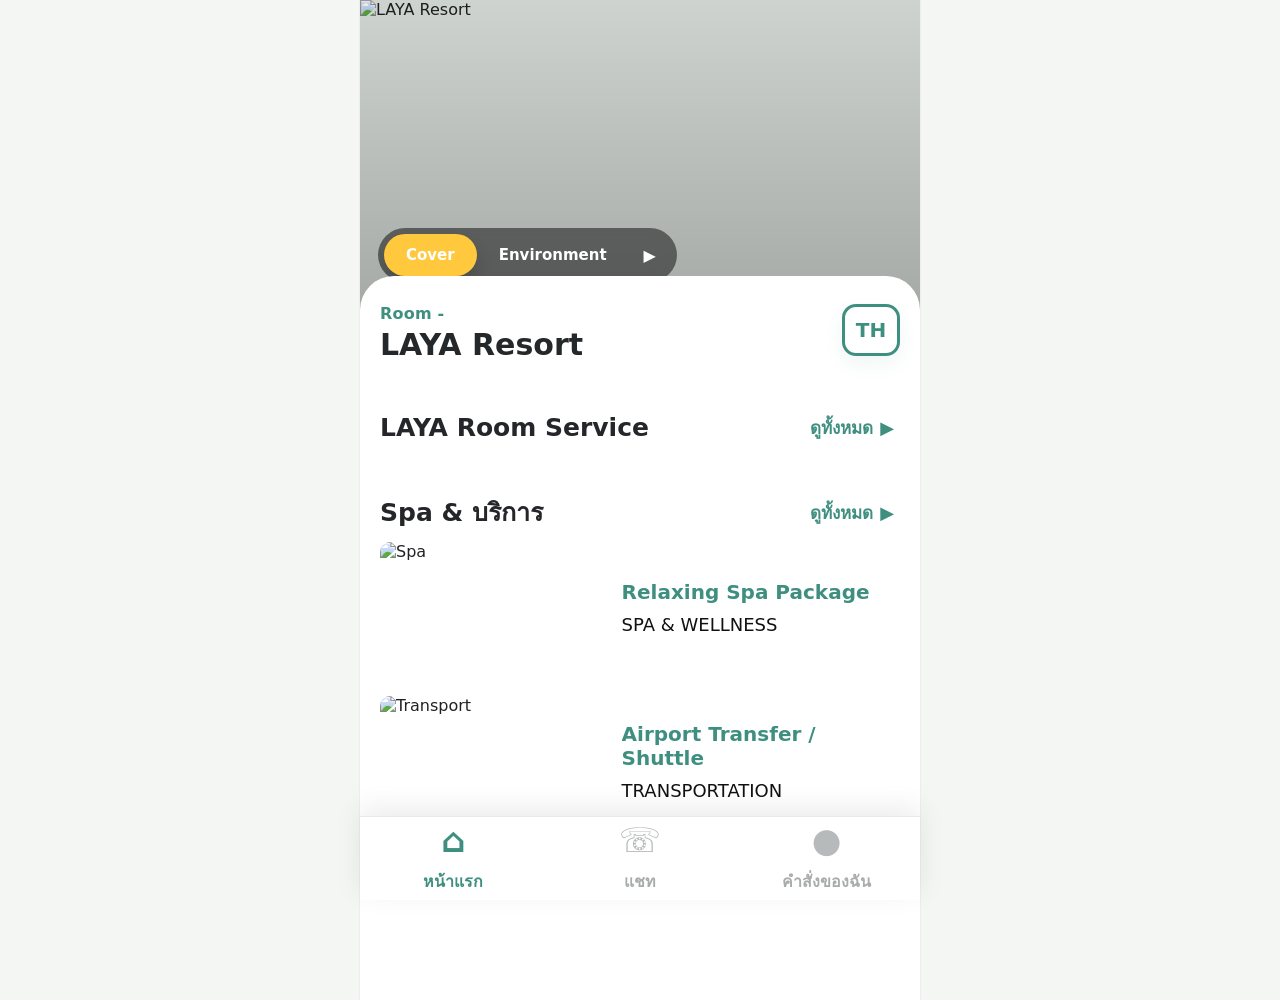
==== index.html @ c390a7d9 "Add files via upload" ====
<!doctype html>
<html lang="th">
<head>
  <meta charset="utf-8" />
  <meta name="viewport" content="width=device-width, initial-scale=1, viewport-fit=cover" />
  <meta name="theme-color" content="#3f8f81" />
  <title>LAYA Guest Service</title>
  <link rel="manifest" href="./manifest.webmanifest" />
  <link rel="stylesheet" href="./styles.css" />
</head>
<body class="guest-body">
  <div class="phone-app">
    <section class="guest-cover" aria-label="Hotel cover">
      <img id="coverImage" src="https://images.unsplash.com/photo-1582719508461-905c673771fd?q=80&w=1200&auto=format&fit=crop" alt="LAYA Resort" />
      <div class="cover-shade"></div>
      <div class="cover-tabs" aria-label="Cover tabs">
        <button class="cover-tab active">Cover</button>
        <button class="cover-tab">Environment</button>
        <button class="cover-next" aria-label="Next">▶</button>
      </div>
    </section>

    <main class="guest-sheet">
      <div class="guest-head">
        <div>
          <p class="room-kicker" id="roomPill">Room -</p>
          <h1 id="hotelName">LAYA Resort</h1>
        </div>
        <div class="head-actions">
          <span id="modePill" class="mode-pill hidden">Demo</span>
          <button id="langToggle" class="language-btn" aria-label="Language">TH</button>
        </div>
      </div>

      <div id="roomMissing" class="notice warn hidden guest-room-box">
        ไม่พบเลขห้องจาก QR Code กรุณาใส่เลขห้องเพื่อทดสอบระบบ
        <div class="guest-room-input">
          <input id="manualRoom" placeholder="เช่น A101" />
          <button class="primary" id="saveManualRoom">เริ่ม</button>
        </div>
      </div>

      <section id="homePage" class="app-page active" aria-label="Home">
        <div class="service-grid" id="serviceGrid"></div>

        <section class="menu-area" id="roomServiceArea">
          <div class="section-title-row">
            <h2>LAYA Room Service</h2>
            <button class="view-all" id="viewAllMenu">ดูทั้งหมด <span>▶</span></button>
          </div>
          <div class="category-strip" id="categoryStrip"></div>
          <div id="menuSections" class="menu-sections"></div>
        </section>

        <section class="promo-list">
          <div class="section-title-row">
            <h2>Spa & บริการ</h2>
            <button class="view-all" data-service-prefill="ขอข้อมูล Spa Promotion">ดูทั้งหมด <span>▶</span></button>
          </div>
          <article class="promo-row" data-service-prefill="สนใจโปรโมชันสปา กรุณาส่งรายละเอียดให้หน่อย">
            <img src="https://images.unsplash.com/photo-1544161515-4ab6ce6db874?q=80&w=600&auto=format&fit=crop" alt="Spa" />
            <div><h3>Relaxing Spa Package</h3><p>SPA & WELLNESS</p></div>
          </article>
          <article class="promo-row" data-service-prefill="ขอจองรถรับส่ง กรุณาติดต่อกลับที่ห้องนี้">
            <img src="https://images.unsplash.com/photo-1500530855697-b586d89ba3ee?q=80&w=600&auto=format&fit=crop" alt="Transport" />
            <div><h3>Airport Transfer / Shuttle</h3><p>TRANSPORTATION</p></div>
          </article>
        </section>
      </section>

      <section id="chatPage" class="app-page" aria-label="Chat">
        <div class="page-heading">
          <h2>แชทกับพนักงาน</h2>
          <p>สอบถามเมนู แจ้งแพ้อาหาร ขอแม่บ้าน หรือบริการอื่น ๆ ได้ที่นี่</p>
        </div>
        <div class="chat-card guest-chat-card">
          <div id="chatMessages" class="chat-messages"></div>
          <div class="quick-chat">
            <button data-quick="ขอเมนูแนะนำสำหรับวันนี้">เมนูแนะนำ</button>
            <button data-quick="ขอช้อนส้อมเพิ่ม">ช้อนส้อมเพิ่ม</button>
            <button data-quick="มีอาหารสำหรับเด็กไหม">อาหารเด็ก</button>
          </div>
          <div class="chat-send">
            <input id="chatInput" placeholder="พิมพ์ข้อความถึงพนักงาน..." />
            <button class="primary" id="sendChat">ส่ง</button>
          </div>
        </div>
      </section>

      <section id="ordersPage" class="app-page" aria-label="Orders">
        <div class="page-heading">
          <h2>คำสั่งของฉัน</h2>
          <p>ติดตามสถานะออเดอร์ล่าสุดของห้องนี้</p>
        </div>
        <div id="ordersList" class="guest-orders-list"></div>
      </section>
    </main>

    <button id="cartBar" class="cart-bar hidden" aria-label="Open cart">
      <span><strong id="cartCount">0</strong> รายการ</span>
      <span id="cartTotalBar">฿0</span>
      <span>ดูตะกร้า</span>
    </button>

    <nav class="bottom-nav" aria-label="Guest navigation">
      <button class="nav-item active" data-page="homePage"><span>⌂</span><small>หน้าแรก</small></button>
      <button class="nav-item" data-page="chatPage"><span>☏</span><small>แชท</small></button>
      <button class="nav-item" data-page="ordersPage"><span>●</span><small>คำสั่งของฉัน</small></button>
    </nav>
  </div>

  <div id="cartDrawer" class="drawer hidden" aria-hidden="true">
    <div class="drawer-backdrop" id="closeCartBackdrop"></div>
    <section class="drawer-panel" role="dialog" aria-modal="true" aria-label="Cart">
      <div class="drawer-handle"></div>
      <div class="drawer-head">
        <h2>ตะกร้าอาหาร</h2>
        <button id="closeCart" class="icon-btn">✕</button>
      </div>
      <div id="cartItems" class="cart-items"></div>
      <div class="field"><label>ชื่อผู้สั่ง / Guest name</label><input id="guestName" placeholder="ไม่บังคับ" /></div>
      <div class="field"><label>หมายเหตุ</label><textarea id="orderNote" placeholder="เช่น ไม่เผ็ด / ขอช้อนเพิ่ม / แพ้อาหาร..."></textarea></div>
      <div class="drawer-total"><span>รวมทั้งหมด</span><strong id="cartTotal">฿0</strong></div>
      <button class="primary place-order-btn" id="placeOrder">ส่งออเดอร์</button>
      <div id="orderResult" style="margin-top:12px"></div>
    </section>
  </div>

  <div id="allMenuDrawer" class="drawer hidden" aria-hidden="true">
    <div class="drawer-backdrop" id="closeAllMenuBackdrop"></div>
    <section class="drawer-panel drawer-panel-tall" role="dialog" aria-modal="true" aria-label="All menu">
      <div class="drawer-handle"></div>
      <div class="drawer-head">
        <h2 id="allMenuTitle">เมนูทั้งหมด</h2>
        <button id="closeAllMenu" class="icon-btn">✕</button>
      </div>
      <div id="allMenuList" class="all-menu-list"></div>
    </section>
  </div>

  <div id="toast" class="toast hidden"></div>

  <script type="module" src="./customer.js"></script>
</body>
</html>
---- styles.css ----
:root{
  --bg:#f5f5f2;
  --card:#ffffff;
  --text:#202124;
  --muted:#8a8f91;
  --line:#e6ebe8;
  --brand:#3f8f81;
  --brand-dark:#2f776b;
  --brand-soft:#e7f4f1;
  --accent:#ffc83d;
  --orange:#f47b45;
  --ok:#177245;
  --warn:#b56b00;
  --bad:#b73939;
  --shadow:0 14px 34px rgba(13,47,43,.12);
  --radius:22px;
}
*{box-sizing:border-box}
html,body{margin:0;padding:0;font-family:Inter,system-ui,-apple-system,BlinkMacSystemFont,"Segoe UI",sans-serif;background:var(--bg);color:var(--text)}
body{min-height:100vh}
a{color:inherit;text-decoration:none}
button,input,select,textarea{font:inherit}
button{cursor:pointer;border:0;background:none;color:inherit}
img{max-width:100%}
.hidden{display:none!important}

/* ===== Guest mobile app ===== */
.guest-body{background:#f4f6f3;padding:0;overflow-x:hidden}
.phone-app{width:min(100%,560px);margin:0 auto;background:#fff;min-height:100vh;position:relative;padding-bottom:104px;box-shadow:0 0 0 1px rgba(0,0,0,.03)}
.guest-cover{height:310px;position:relative;overflow:hidden;background:#dfe5e1}
.guest-cover img{width:100%;height:100%;object-fit:cover;display:block}
.cover-shade{position:absolute;inset:0;background:linear-gradient(180deg,rgba(0,0,0,.08),rgba(0,0,0,.26))}
.cover-tabs{position:absolute;left:18px;right:18px;bottom:28px;display:flex;align-items:center;width:max-content;max-width:calc(100% - 36px);background:rgba(0,0,0,.48);border-radius:999px;padding:6px;backdrop-filter:blur(10px);overflow:hidden}
.cover-tab{padding:12px 22px;border-radius:999px;color:#fff;font-weight:900;white-space:nowrap;font-size:15px}
.cover-tab.active{background:var(--accent);color:#fff;box-shadow:0 10px 20px rgba(0,0,0,.18)}
.cover-next{width:42px;height:42px;border-radius:999px;color:#fff;display:grid;place-items:center;font-size:16px}
.guest-sheet{position:relative;margin-top:-34px;background:#fff;border-radius:34px 34px 0 0;padding:28px 20px 24px;z-index:2;min-height:620px}
.guest-head{display:flex;justify-content:space-between;align-items:flex-start;gap:12px;margin-bottom:22px}
.room-kicker{margin:0 0 6px;color:var(--brand);font-weight:900;letter-spacing:.2px}
.guest-head h1{margin:0;font-size:30px;line-height:1.05;font-weight:900;color:#25282a}
.head-actions{display:flex;gap:8px;align-items:center}
.language-btn{min-width:58px;height:52px;border:3px solid var(--brand);border-radius:14px;color:var(--brand);font-weight:900;font-size:20px;background:#fff;box-shadow:0 8px 18px rgba(63,143,129,.08)}
.mode-pill{background:#fff;border:1px solid var(--line);border-radius:999px;padding:8px 12px;color:var(--muted);font-size:13px;white-space:nowrap}
.mode-pill.demo{color:var(--warn);border-color:#f0c783;background:#fff8e8}
.guest-room-box{margin-bottom:18px}.guest-room-input{display:grid;grid-template-columns:1fr auto;gap:8px;margin-top:10px}.guest-room-input input{border:1px solid var(--line);border-radius:14px;padding:12px;outline:none}
.app-page{display:none}.app-page.active{display:block}
.service-grid{display:grid;grid-template-columns:repeat(4,1fr);gap:22px 14px;margin:4px 0 30px}
.service-btn{display:grid;place-items:center;text-align:center;gap:8px;color:#2a2d2e;min-width:0}
.service-icon{width:58px;height:58px;display:grid;place-items:center;color:var(--brand);font-size:42px;line-height:1;background:#fff;border-radius:18px}
.service-btn small{font-size:16px;line-height:1.28;display:-webkit-box;-webkit-line-clamp:2;-webkit-box-orient:vertical;overflow:hidden;width:100%}
.service-btn.hot small:before{content:'🔥 ';font-size:17px}
.section-title-row{display:flex;align-items:center;justify-content:space-between;gap:12px;margin:8px 0 14px}
.section-title-row h2{font-size:25px;line-height:1.18;margin:0;font-weight:900;color:#242629}
.view-all{display:flex;align-items:center;gap:7px;white-space:nowrap;color:var(--brand);font-size:17px;font-weight:800}
.view-all span{font-size:18px}.category-strip{display:flex;gap:9px;overflow:auto;padding:0 0 14px;margin:0 -20px 4px;padding-left:20px;scrollbar-width:none}.category-strip::-webkit-scrollbar{display:none}
.category-chip{white-space:nowrap;background:#84a6ff;color:#fff;border-radius:999px;padding:8px 14px;font-weight:800;font-size:14px;box-shadow:0 5px 12px rgba(43,80,177,.12)}
.category-chip.active{background:var(--brand);box-shadow:0 8px 18px rgba(63,143,129,.2)}
.menu-sections{display:grid;gap:22px}.menu-category-section{min-width:0}.menu-category-head{display:flex;align-items:center;justify-content:space-between;margin:0 0 8px}.menu-category-head h3{margin:0;font-size:20px;color:#2c302f}.horizontal-products{display:flex;gap:14px;overflow-x:auto;scroll-snap-type:x mandatory;margin:0 -20px;padding:0 20px 12px;scrollbar-color:#b6b8b8 transparent;scrollbar-width:thin}.product-card{min-width:184px;max-width:184px;background:#fff;border-radius:16px;overflow:hidden;scroll-snap-align:start;box-shadow:0 5px 16px rgba(12,37,35,.10);position:relative}.product-card img{height:128px;width:100%;object-fit:cover;background:#e9ecea;display:block}.product-body{background:var(--brand);color:#fff;min-height:104px;padding:14px 42px 14px 14px;position:relative}.product-body h4{margin:0 0 7px;font-size:18px;line-height:1.22;font-weight:900;display:-webkit-box;-webkit-line-clamp:2;-webkit-box-orient:vertical;overflow:hidden}.product-tags{font-size:14px;margin-bottom:3px;color:#ffdf59;white-space:nowrap;overflow:hidden;text-overflow:ellipsis}.product-price{color:var(--accent);font-size:24px;font-weight:950;letter-spacing:.3px}.add-btn{position:absolute;right:10px;top:12px;width:40px;height:40px;border-radius:999px;background:var(--accent);color:var(--brand-dark);display:grid;place-items:center;font-size:31px;line-height:0;font-weight:900;box-shadow:0 7px 14px rgba(0,0,0,.18)}.qty-badge{position:absolute;right:12px;bottom:12px;background:#fff;color:var(--brand);border-radius:999px;min-width:28px;height:28px;display:grid;place-items:center;font-weight:900;font-size:14px}.promo-list{margin-top:24px;padding-bottom:10px}.promo-row{display:grid;grid-template-columns:43% 1fr;gap:18px;margin:0 0 22px;align-items:center}.promo-row img{height:132px;width:100%;object-fit:cover;border-radius:10px}.promo-row h3{margin:0 0 10px;font-size:20px;line-height:1.22;color:var(--brand);display:-webkit-box;-webkit-line-clamp:2;-webkit-box-orient:vertical;overflow:hidden}.promo-row p{margin:0;color:#111;font-size:18px}.page-heading{margin:6px 0 16px}.page-heading h2{margin:0 0 6px;font-size:27px}.page-heading p{margin:0;color:var(--muted);line-height:1.4}.bottom-nav{position:fixed;left:50%;bottom:0;transform:translateX(-50%);width:min(100%,560px);height:84px;background:rgba(255,255,255,.96);border-top:1px solid var(--line);display:grid;grid-template-columns:repeat(3,1fr);z-index:40;box-shadow:0 -8px 28px rgba(0,0,0,.08);padding-bottom:env(safe-area-inset-bottom)}.nav-item{display:grid;place-items:center;gap:3px;color:#a9acac;font-weight:800}.nav-item span{font-size:34px;line-height:1;color:#b7baba}.nav-item small{font-size:16px}.nav-item.active,.nav-item.active span{color:var(--brand)}.cart-bar{position:fixed;left:50%;bottom:96px;transform:translateX(-50%);width:min(calc(100% - 28px),532px);background:var(--brand-dark);color:#fff;border-radius:18px;padding:14px 16px;z-index:45;display:flex;align-items:center;justify-content:space-between;gap:10px;font-weight:900;box-shadow:0 14px 28px rgba(22,78,71,.25)}.cart-bar span:nth-child(2){color:var(--accent)}.toast{position:fixed;left:50%;bottom:104px;transform:translateX(-50%);width:min(calc(100% - 34px),520px);z-index:80;background:#242827;color:#fff;border-radius:16px;padding:14px 16px;box-shadow:var(--shadow);line-height:1.45}.drawer{position:fixed;inset:0;z-index:70}.drawer-backdrop{position:absolute;inset:0;background:rgba(0,0,0,.48);backdrop-filter:blur(2px)}.drawer-panel{position:absolute;left:50%;bottom:0;transform:translateX(-50%);width:min(100%,560px);max-height:86vh;overflow:auto;background:#fff;border-radius:26px 26px 0 0;padding:10px 20px 26px;box-shadow:0 -12px 32px rgba(0,0,0,.18)}.drawer-panel-tall{height:86vh}.drawer-handle{width:54px;height:5px;border-radius:999px;background:#d7dada;margin:4px auto 16px}.drawer-head{display:flex;justify-content:space-between;align-items:center;margin-bottom:12px}.drawer-head h2{margin:0;font-size:23px}.icon-btn{width:40px;height:40px;border-radius:999px;background:#f3f5f4;color:#444;font-weight:900}.cart-items{display:grid;gap:10px;margin-bottom:14px}.guest-cart-row{display:grid;grid-template-columns:1fr auto;gap:10px;padding:12px;border:1px solid var(--line);border-radius:18px;background:#fff}.guest-cart-row h4{margin:0 0 5px;font-size:16px}.guest-cart-row small{color:var(--muted)}.cart-qty{display:flex;align-items:center;gap:8px}.cart-qty button{width:34px;height:34px;border-radius:12px;background:var(--brand-soft);color:var(--brand);font-weight:900;font-size:20px}.drawer-total{display:flex;justify-content:space-between;align-items:center;border-top:2px solid var(--line);padding:14px 0;font-size:20px}.drawer-total strong{color:var(--brand);font-size:25px}.place-order-btn{width:100%;padding:15px;border-radius:18px;font-size:18px}.all-menu-list{display:grid;gap:12px;padding-bottom:20px}.all-menu-item{display:grid;grid-template-columns:90px 1fr auto;gap:12px;align-items:center;border:1px solid var(--line);border-radius:18px;padding:10px}.all-menu-item img{width:90px;height:80px;object-fit:cover;border-radius:14px}.all-menu-item h4{margin:0 0 5px}.all-menu-item p{margin:0 0 5px;color:var(--muted);font-size:13px;display:-webkit-box;-webkit-line-clamp:2;-webkit-box-orient:vertical;overflow:hidden}.all-menu-item .price{font-size:18px}.chat-card{border:1px solid var(--line);border-radius:22px;background:#fff;overflow:hidden;box-shadow:0 6px 20px rgba(12,37,35,.06)}.guest-chat-card{height:calc(100vh - 250px);min-height:420px;display:flex;flex-direction:column}.quick-chat{display:flex;gap:8px;overflow:auto;padding:9px 10px;border-top:1px solid var(--line);background:#fff}.quick-chat button{white-space:nowrap;background:var(--brand-soft);color:var(--brand);border-radius:999px;padding:8px 12px;font-weight:800;font-size:13px}.guest-orders-list{display:grid;gap:12px}.guest-order-card{border:1px solid var(--line);border-radius:22px;padding:14px;background:#fff;box-shadow:0 6px 18px rgba(12,37,35,.06)}.guest-order-card h3{margin:0 0 7px}.guest-order-card .order-meta{color:var(--muted);font-size:13px}.guest-order-card ol{margin:10px 0;padding-left:20px}.guest-order-card li{margin:4px 0}.empty-state{padding:30px;text-align:center;color:var(--muted);border:1px dashed var(--line);border-radius:20px;background:#fff}

/* ===== Shared / staff / admin ===== */
.header{position:sticky;top:0;z-index:20;background:rgba(246,248,247,.94);backdrop-filter:blur(12px);border-bottom:1px solid var(--line);padding:12px 14px;display:flex;align-items:center;gap:12px;justify-content:space-between}.brand{display:flex;align-items:center;gap:10px;font-weight:800;letter-spacing:.2px}.logo{width:42px;height:42px;border-radius:14px;background:linear-gradient(135deg,var(--brand),var(--brand-dark));display:grid;place-items:center;color:#fff;font-weight:900;box-shadow:var(--shadow)}.room-pill{background:#fff;border:1px solid var(--line);border-radius:999px;padding:8px 12px;color:var(--muted);font-size:14px;white-space:nowrap}.container{width:min(1180px,100%);margin:0 auto;padding:16px}.hero{background:linear-gradient(135deg,#ffffff,#ecfaf7);border:1px solid var(--line);border-radius:var(--radius);padding:18px;box-shadow:var(--shadow);margin-bottom:14px}.hero h1{margin:0 0 6px;font-size:24px;line-height:1.2}.hero p{margin:0;color:var(--muted);line-height:1.45}.grid{display:grid;grid-template-columns:1fr 360px;gap:16px;align-items:start}.card{background:var(--card);border:1px solid var(--line);border-radius:var(--radius);box-shadow:var(--shadow)}.card-pad{padding:16px}.category-tabs{display:flex;gap:8px;overflow:auto;padding:4px 0 12px;position:sticky;top:68px;background:var(--bg);z-index:10}.tab{padding:10px 14px;background:#fff;border:1px solid var(--line);border-radius:999px;white-space:nowrap;color:var(--muted)}.tab.active{background:var(--brand);color:#fff;border-color:var(--brand)}.menu-list{display:grid;gap:12px}.menu-item{display:grid;grid-template-columns:94px 1fr;gap:12px;padding:12px;background:#fff;border:1px solid var(--line);border-radius:18px;align-items:center}.menu-img{width:94px;height:94px;border-radius:16px;object-fit:cover;background:#eee;display:block}.menu-item h3{margin:0 0 4px;font-size:16px}.menu-item .desc{margin:0 0 8px;color:var(--muted);font-size:13px;line-height:1.35}.menu-row{display:flex;align-items:center;justify-content:space-between;gap:10px}.price{font-weight:900;color:var(--brand)}.qty{display:flex;align-items:center;gap:8px}.qty button,.small-btn{min-width:34px;height:34px;border-radius:12px;background:#edf7f5;color:var(--brand);font-weight:900;padding:0 8px}.primary{background:var(--brand);color:#fff;border-radius:14px;padding:12px 16px;font-weight:900;box-shadow:0 8px 20px rgba(63,143,129,.20)}.secondary{background:#fff;border:1px solid var(--line);border-radius:14px;padding:10px 14px;color:var(--brand);font-weight:900}.danger{background:var(--bad);color:#fff;border-radius:14px;padding:10px 14px;font-weight:900}.cart{position:sticky;top:82px}.cart h2,.panel h2{font-size:18px;margin:0 0 12px}.cart-item{display:grid;grid-template-columns:1fr auto;gap:8px;border-bottom:1px solid var(--line);padding:10px 0}.cart-item:last-child{border-bottom:0}.cart-item small{display:block;color:var(--muted);margin-top:4px}.total{display:flex;justify-content:space-between;font-size:20px;font-weight:900;padding:14px 0;border-top:2px solid var(--line);margin-top:10px}.field{display:grid;gap:6px;margin-bottom:12px}.field label{font-weight:800;font-size:13px;color:var(--muted)}.field input,.field select,.field textarea{width:100%;border:1px solid var(--line);border-radius:14px;padding:12px;background:#fff;outline:none}.field textarea{min-height:90px;resize:vertical}.notice{padding:12px 14px;border-radius:16px;border:1px solid var(--line);background:#fff;color:var(--muted);line-height:1.45}.notice.ok{border-color:#bee1ce;background:#edfff5;color:var(--ok)}.notice.warn{border-color:#efd194;background:#fff8e8;color:#7a4b00}.notice.bad{border-color:#e8b7b7;background:#fff1f1;color:var(--bad)}.status{display:inline-flex;align-items:center;border-radius:999px;padding:6px 10px;font-size:12px;font-weight:900;background:#eee;color:#555}.status.new{background:#fff0d5;color:#8a5400}.status.preparing{background:#e9f2ff;color:#1c5da4}.status.delivering{background:#efe9ff;color:#5a3aa1}.status.done{background:#e9fbf1;color:#177245}.status.cancelled{background:#ffecec;color:#b73939}.chat-box{display:flex;flex-direction:column;height:410px;border:1px solid var(--line);border-radius:18px;overflow:hidden;background:#fff}.chat-messages{flex:1;overflow:auto;padding:12px;display:flex;flex-direction:column;gap:8px;background:#f8fbfa}.msg{max-width:82%;padding:10px 12px;border-radius:16px;background:#fff;border:1px solid var(--line);line-height:1.35;white-space:pre-wrap}.msg.me{margin-left:auto;background:var(--brand);color:#fff;border-color:var(--brand)}.msg small{display:block;opacity:.75;margin-top:4px;font-size:11px}.chat-send{display:grid;grid-template-columns:1fr auto;gap:8px;padding:10px;border-top:1px solid var(--line);background:#fff}.chat-send input{border:1px solid var(--line);border-radius:14px;padding:11px;outline:none;min-width:0}.staff-layout{display:grid;grid-template-columns:1.15fr .85fr;gap:16px}.orders{display:grid;gap:12px}.order-card{background:#fff;border:1px solid var(--line);border-radius:18px;padding:14px;box-shadow:0 8px 22px rgba(55,38,23,.06)}.order-head{display:flex;justify-content:space-between;gap:10px;align-items:start;margin-bottom:8px}.order-head h3{margin:0;font-size:17px}.order-meta{color:var(--muted);font-size:13px;margin-top:2px}.order-items{margin:10px 0;padding-left:18px;color:#3b332d}.order-items li{margin:3px 0}.order-actions{display:flex;flex-wrap:wrap;gap:8px;margin-top:10px}.toolbar{display:flex;flex-wrap:wrap;gap:8px;margin-bottom:12px;align-items:center}.toolbar input,.toolbar select{border:1px solid var(--line);border-radius:14px;padding:10px;background:#fff}.table{width:100%;border-collapse:collapse;background:#fff;border-radius:18px;overflow:hidden;border:1px solid var(--line)}.table th,.table td{padding:10px;border-bottom:1px solid var(--line);text-align:left;vertical-align:middle;font-size:14px}.table th{background:#f2faf8;color:var(--muted);font-size:12px;text-transform:uppercase}.table tr:last-child td{border-bottom:0}.menu-admin-img{width:54px;height:54px;object-fit:cover;border-radius:12px;background:#eee}.qr-grid{display:grid;grid-template-columns:repeat(auto-fill,minmax(180px,1fr));gap:12px;margin-top:14px}.qr-card{background:#fff;border:1px dashed #bcd6d1;border-radius:18px;padding:14px;text-align:center;break-inside:avoid}.qr-card h3{margin:8px 0 4px}.qr-card p{margin:0;color:var(--muted);font-size:12px;overflow-wrap:anywhere}.qr-canvas{display:grid;place-items:center;min-height:150px}.pin-gate{position:fixed;inset:0;background:rgba(33,45,43,.72);z-index:100;display:grid;place-items:center;padding:18px}.pin-card{background:#fff;border-radius:24px;padding:22px;width:min(420px,100%);box-shadow:var(--shadow)}.pin-card h2{margin-top:0}.empty{color:var(--muted);text-align:center;padding:24px}.footer-note{color:var(--muted);font-size:12px;line-height:1.45;margin-top:14px}
@media(max-width:860px){.grid,.staff-layout{grid-template-columns:1fr}.cart{position:static}.category-tabs{top:67px}.header{align-items:flex-start}.brand{min-width:0}.room-pill{font-size:12px;padding:7px 9px}.hero h1{font-size:22px}.container{padding:12px}.menu-item{grid-template-columns:82px 1fr}.menu-img{width:82px;height:82px}.chat-box{height:360px}.order-head{flex-direction:column}.toolbar{display:grid}.toolbar>*{width:100%}}
@media(max-width:430px){.guest-cover{height:282px}.guest-sheet{padding:24px 16px 24px}.guest-head h1{font-size:27px}.service-grid{gap:18px 8px}.service-icon{width:52px;height:52px;font-size:38px}.service-btn small{font-size:15px}.section-title-row h2{font-size:23px}.product-card{min-width:172px;max-width:172px}.product-card img{height:116px}.product-body h4{font-size:17px}.promo-row{gap:14px}.promo-row img{height:116px}.promo-row h3{font-size:18px}.promo-row p{font-size:16px}.bottom-nav{height:80px}.nav-item small{font-size:15px}.nav-item span{font-size:32px}.cart-bar{bottom:92px}.guest-chat-card{height:calc(100vh - 230px)}}
@media print{.header,.hero,.toolbar,.no-print{display:none!important}body{background:#fff}.container{width:100%;padding:0}.qr-grid{grid-template-columns:repeat(3,1fr);gap:8px}.qr-card{box-shadow:none;border:1px solid #bbb;border-radius:8px;padding:8px}.qr-card canvas{width:110px!important;height:110px!important}.qr-card h3{font-size:14px}.qr-card p{font-size:9px}.card{box-shadow:none;border:0}}
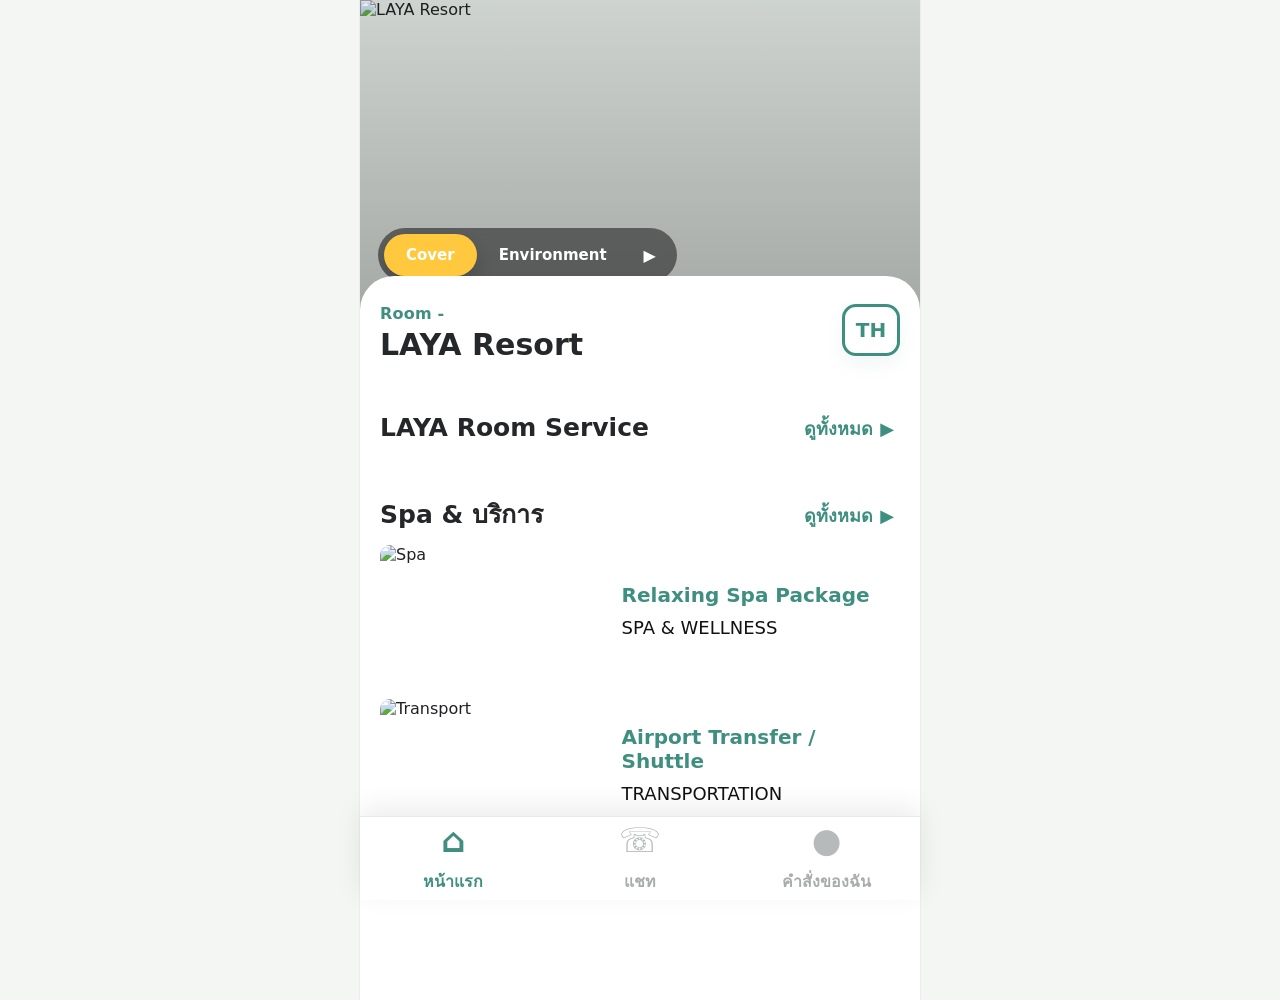
==== commit 3433072b: "Add files via upload" ====
--- a/index.html
+++ b/index.html
@@ -9,13 +9,13 @@
   <link rel="stylesheet" href="./styles.css" />
 </head>
 <body class="guest-body">
-  <div class="phone-app">
+  <div class="phone-app" id="phoneApp">
     <section class="guest-cover" aria-label="Hotel cover">
       <img id="coverImage" src="https://images.unsplash.com/photo-1582719508461-905c673771fd?q=80&w=1200&auto=format&fit=crop" alt="LAYA Resort" />
       <div class="cover-shade"></div>
       <div class="cover-tabs" aria-label="Cover tabs">
-        <button class="cover-tab active">Cover</button>
-        <button class="cover-tab">Environment</button>
+        <button class="cover-tab active" id="coverTabText">Cover</button>
+        <button class="cover-tab" id="environmentTabText">Environment</button>
         <button class="cover-next" aria-label="Next">▶</button>
       </div>
     </section>
@@ -33,7 +33,7 @@
       </div>
 
       <div id="roomMissing" class="notice warn hidden guest-room-box">
-        ไม่พบเลขห้องจาก QR Code กรุณาใส่เลขห้องเพื่อทดสอบระบบ
+        <span id="roomMissingText">ไม่พบเลขห้องจาก QR Code กรุณาใส่เลขห้องเพื่อทดสอบระบบ</span>
         <div class="guest-room-input">
           <input id="manualRoom" placeholder="เช่น A101" />
           <button class="primary" id="saveManualRoom">เริ่ม</button>
@@ -45,8 +45,8 @@
 
         <section class="menu-area" id="roomServiceArea">
           <div class="section-title-row">
-            <h2>LAYA Room Service</h2>
-            <button class="view-all" id="viewAllMenu">ดูทั้งหมด <span>▶</span></button>
+            <h2 id="roomServiceTitle">LAYA Room Service</h2>
+            <button class="view-all" id="viewAllMenu"><span id="viewAllMenuText">ดูทั้งหมด</span> <span>▶</span></button>
           </div>
           <div class="category-strip" id="categoryStrip"></div>
           <div id="menuSections" class="menu-sections"></div>
@@ -54,32 +54,28 @@
 
         <section class="promo-list">
           <div class="section-title-row">
-            <h2>Spa & บริการ</h2>
-            <button class="view-all" data-service-prefill="ขอข้อมูล Spa Promotion">ดูทั้งหมด <span>▶</span></button>
+            <h2 id="spaTitle">Spa & บริการ</h2>
+            <button class="view-all" id="viewAllSpa" data-service-prefill="ขอข้อมูล Spa Promotion"><span id="viewAllSpaText">ดูทั้งหมด</span> <span>▶</span></button>
           </div>
-          <article class="promo-row" data-service-prefill="สนใจโปรโมชันสปา กรุณาส่งรายละเอียดให้หน่อย">
+          <article class="promo-row" id="spaPromoRow" data-service-prefill="สนใจโปรโมชันสปา กรุณาส่งรายละเอียดให้หน่อย">
             <img src="https://images.unsplash.com/photo-1544161515-4ab6ce6db874?q=80&w=600&auto=format&fit=crop" alt="Spa" />
-            <div><h3>Relaxing Spa Package</h3><p>SPA & WELLNESS</p></div>
+            <div><h3 id="spaPromoTitle">Relaxing Spa Package</h3><p>SPA & WELLNESS</p></div>
           </article>
-          <article class="promo-row" data-service-prefill="ขอจองรถรับส่ง กรุณาติดต่อกลับที่ห้องนี้">
+          <article class="promo-row" id="transportPromoRow" data-service-prefill="ขอจองรถรับส่ง กรุณาติดต่อกลับที่ห้องนี้">
             <img src="https://images.unsplash.com/photo-1500530855697-b586d89ba3ee?q=80&w=600&auto=format&fit=crop" alt="Transport" />
-            <div><h3>Airport Transfer / Shuttle</h3><p>TRANSPORTATION</p></div>
+            <div><h3 id="transportPromoTitle">Airport Transfer / Shuttle</h3><p>TRANSPORTATION</p></div>
           </article>
         </section>
       </section>
 
       <section id="chatPage" class="app-page" aria-label="Chat">
         <div class="page-heading">
-          <h2>แชทกับพนักงาน</h2>
-          <p>สอบถามเมนู แจ้งแพ้อาหาร ขอแม่บ้าน หรือบริการอื่น ๆ ได้ที่นี่</p>
+          <h2 id="chatPageTitle">แชทกับพนักงาน</h2>
+          <p id="chatPageDesc">สอบถามเมนู แจ้งแพ้อาหาร ขอแม่บ้าน หรือบริการอื่น ๆ ได้ที่นี่</p>
         </div>
         <div class="chat-card guest-chat-card">
           <div id="chatMessages" class="chat-messages"></div>
-          <div class="quick-chat">
-            <button data-quick="ขอเมนูแนะนำสำหรับวันนี้">เมนูแนะนำ</button>
-            <button data-quick="ขอช้อนส้อมเพิ่ม">ช้อนส้อมเพิ่ม</button>
-            <button data-quick="มีอาหารสำหรับเด็กไหม">อาหารเด็ก</button>
-          </div>
+          <div class="quick-chat" id="quickChat"></div>
           <div class="chat-send">
             <input id="chatInput" placeholder="พิมพ์ข้อความถึงพนักงาน..." />
             <button class="primary" id="sendChat">ส่ง</button>
@@ -89,23 +85,23 @@
 
       <section id="ordersPage" class="app-page" aria-label="Orders">
         <div class="page-heading">
-          <h2>คำสั่งของฉัน</h2>
-          <p>ติดตามสถานะออเดอร์ล่าสุดของห้องนี้</p>
+          <h2 id="ordersPageTitle">คำสั่งของฉัน</h2>
+          <p id="ordersPageDesc">ติดตามสถานะออเดอร์ล่าสุดของห้องนี้</p>
         </div>
         <div id="ordersList" class="guest-orders-list"></div>
       </section>
     </main>
 
     <button id="cartBar" class="cart-bar hidden" aria-label="Open cart">
-      <span><strong id="cartCount">0</strong> รายการ</span>
+      <span><strong id="cartCount">0</strong> <span id="cartBarItemsText">รายการ</span></span>
       <span id="cartTotalBar">฿0</span>
-      <span>ดูตะกร้า</span>
+      <span id="cartBarOpenText">ดูตะกร้า</span>
     </button>
 
     <nav class="bottom-nav" aria-label="Guest navigation">
-      <button class="nav-item active" data-page="homePage"><span>⌂</span><small>หน้าแรก</small></button>
-      <button class="nav-item" data-page="chatPage"><span>☏</span><small>แชท</small></button>
-      <button class="nav-item" data-page="ordersPage"><span>●</span><small>คำสั่งของฉัน</small></button>
+      <button class="nav-item active" data-page="homePage"><span>⌂</span><small id="navHomeText">หน้าแรก</small></button>
+      <button class="nav-item" data-page="chatPage"><span>☏</span><small id="navChatText">แชท</small></button>
+      <button class="nav-item" data-page="ordersPage"><span>●</span><small id="navOrdersText">คำสั่งของฉัน</small></button>
     </nav>
   </div>
 
@@ -114,13 +110,13 @@
     <section class="drawer-panel" role="dialog" aria-modal="true" aria-label="Cart">
       <div class="drawer-handle"></div>
       <div class="drawer-head">
-        <h2>ตะกร้าอาหาร</h2>
+        <h2 id="cartTitle">ตะกร้าอาหาร</h2>
         <button id="closeCart" class="icon-btn">✕</button>
       </div>
       <div id="cartItems" class="cart-items"></div>
-      <div class="field"><label>ชื่อผู้สั่ง / Guest name</label><input id="guestName" placeholder="ไม่บังคับ" /></div>
-      <div class="field"><label>หมายเหตุ</label><textarea id="orderNote" placeholder="เช่น ไม่เผ็ด / ขอช้อนเพิ่ม / แพ้อาหาร..."></textarea></div>
-      <div class="drawer-total"><span>รวมทั้งหมด</span><strong id="cartTotal">฿0</strong></div>
+      <div class="field"><label id="guestNameLabel">ชื่อผู้สั่ง / Guest name</label><input id="guestName" placeholder="ไม่บังคับ" /></div>
+      <div class="field"><label id="orderNoteLabel">หมายเหตุ</label><textarea id="orderNote" placeholder="เช่น ไม่เผ็ด / ขอช้อนเพิ่ม / แพ้อาหาร..."></textarea></div>
+      <div class="drawer-total"><span id="cartTotalText">รวมทั้งหมด</span><strong id="cartTotal">฿0</strong></div>
       <button class="primary place-order-btn" id="placeOrder">ส่งออเดอร์</button>
       <div id="orderResult" style="margin-top:12px"></div>
     </section>
--- a/styles.css
+++ b/styles.css
@@ -62,3 +62,20 @@
 @media(max-width:860px){.grid,.staff-layout{grid-template-columns:1fr}.cart{position:static}.category-tabs{top:67px}.header{align-items:flex-start}.brand{min-width:0}.room-pill{font-size:12px;padding:7px 9px}.hero h1{font-size:22px}.container{padding:12px}.menu-item{grid-template-columns:82px 1fr}.menu-img{width:82px;height:82px}.chat-box{height:360px}.order-head{flex-direction:column}.toolbar{display:grid}.toolbar>*{width:100%}}
 @media(max-width:430px){.guest-cover{height:282px}.guest-sheet{padding:24px 16px 24px}.guest-head h1{font-size:27px}.service-grid{gap:18px 8px}.service-icon{width:52px;height:52px;font-size:38px}.service-btn small{font-size:15px}.section-title-row h2{font-size:23px}.product-card{min-width:172px;max-width:172px}.product-card img{height:116px}.product-body h4{font-size:17px}.promo-row{gap:14px}.promo-row img{height:116px}.promo-row h3{font-size:18px}.promo-row p{font-size:16px}.bottom-nav{height:80px}.nav-item small{font-size:15px}.nav-item span{font-size:32px}.cart-bar{bottom:92px}.guest-chat-card{height:calc(100vh - 230px)}}
 @media print{.header,.hero,.toolbar,.no-print{display:none!important}body{background:#fff}.container{width:100%;padding:0}.qr-grid{grid-template-columns:repeat(3,1fr);gap:8px}.qr-card{box-shadow:none;border:1px solid #bbb;border-radius:8px;padding:8px}.qr-card canvas{width:110px!important;height:110px!important}.qr-card h3{font-size:14px}.qr-card p{font-size:9px}.card{box-shadow:none;border:0}}
+
+
+/* v2.2 admin edit improvements */
+.switch-row{display:flex;gap:10px;align-items:center;padding:12px 14px;border:1px solid var(--line);border-radius:14px;background:#fff;font-weight:700;color:var(--text)}
+.switch-row input{width:20px;height:20px;accent-color:var(--brand)}
+.image-preview-wrap{margin:8px 0 12px;padding:10px;border:1px solid var(--line);border-radius:18px;background:#fff}
+.image-preview-wrap img{width:100%;max-height:220px;object-fit:cover;border-radius:14px;display:block}
+.action-stack{display:flex;flex-direction:column;gap:8px;min-width:150px}
+.action-stack button{width:100%;padding:10px 12px;font-weight:800}
+.status-pill{display:inline-flex;align-items:center;gap:6px;border-radius:999px;padding:7px 10px;font-size:12px;font-weight:800;background:#e8f6f0;color:#1f7a63;white-space:nowrap}
+.status-pill.off{background:#f1f1f1;color:#888}
+.table td{vertical-align:middle}
+@media(max-width:900px){.action-stack{min-width:130px}.table{min-width:780px}}
+
+/* v2.3 multilingual admin fields */
+.lang-field-grid{display:grid;grid-template-columns:repeat(2,minmax(0,1fr));gap:10px 14px}
+@media(max-width:720px){.lang-field-grid{grid-template-columns:1fr}}
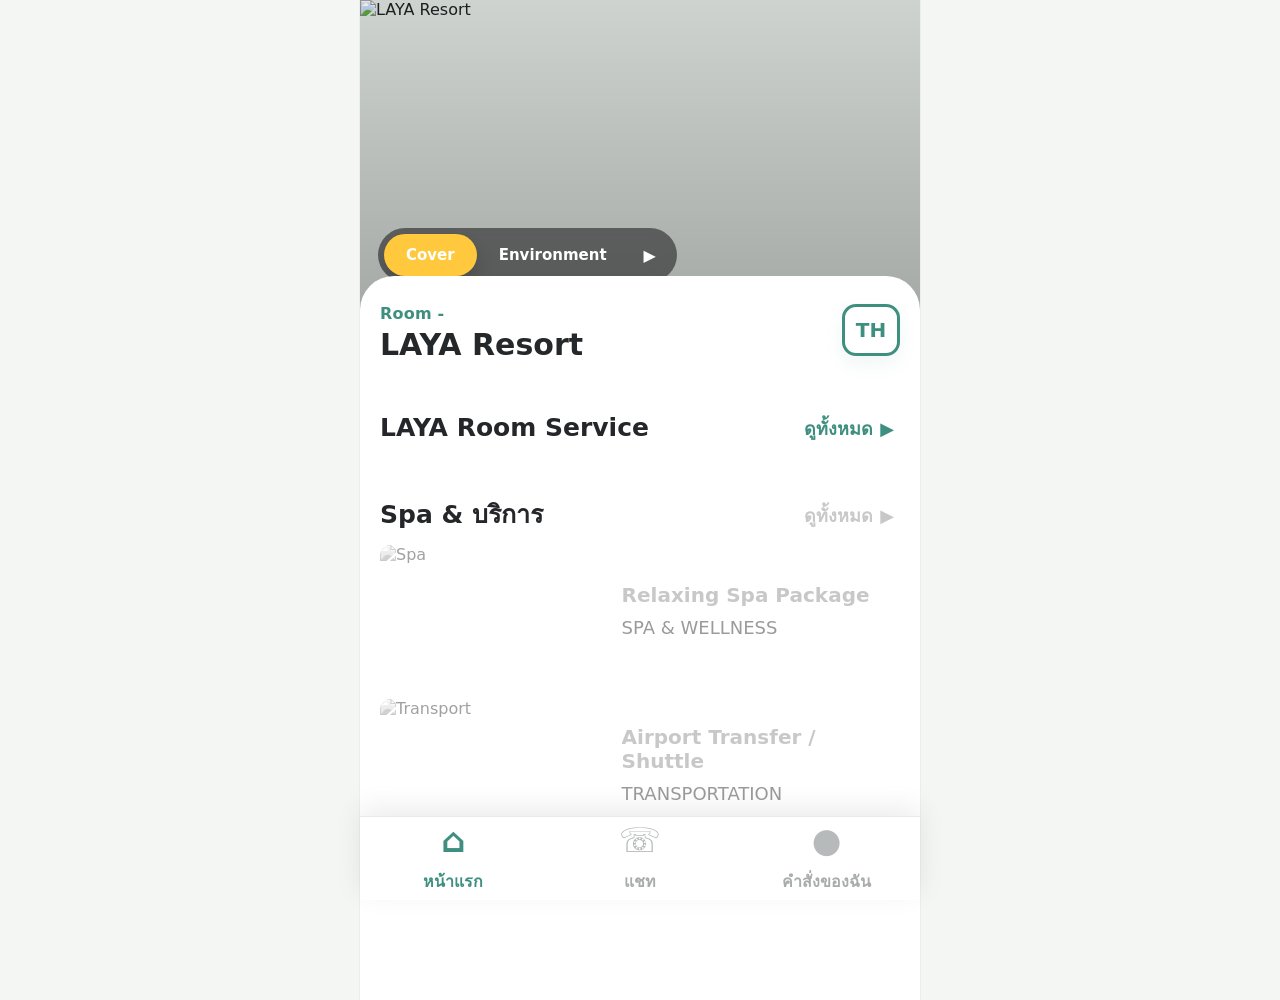
==== commit c6522fff: "Add files via upload" ====
--- a/index.html
+++ b/index.html
@@ -55,13 +55,13 @@
         <section class="promo-list">
           <div class="section-title-row">
             <h2 id="spaTitle">Spa & บริการ</h2>
-            <button class="view-all" id="viewAllSpa" data-service-prefill="ขอข้อมูล Spa Promotion"><span id="viewAllSpaText">ดูทั้งหมด</span> <span>▶</span></button>
+            <button class="view-all disabled-feature" id="viewAllSpa" disabled aria-disabled="true"><span id="viewAllSpaText">ดูทั้งหมด</span> <span>▶</span></button>
           </div>
-          <article class="promo-row" id="spaPromoRow" data-service-prefill="สนใจโปรโมชันสปา กรุณาส่งรายละเอียดให้หน่อย">
+          <article class="promo-row disabled-feature" id="spaPromoRow" aria-disabled="true">
             <img src="https://images.unsplash.com/photo-1544161515-4ab6ce6db874?q=80&w=600&auto=format&fit=crop" alt="Spa" />
             <div><h3 id="spaPromoTitle">Relaxing Spa Package</h3><p>SPA & WELLNESS</p></div>
           </article>
-          <article class="promo-row" id="transportPromoRow" data-service-prefill="ขอจองรถรับส่ง กรุณาติดต่อกลับที่ห้องนี้">
+          <article class="promo-row disabled-feature" id="transportPromoRow" aria-disabled="true">
             <img src="https://images.unsplash.com/photo-1500530855697-b586d89ba3ee?q=80&w=600&auto=format&fit=crop" alt="Transport" />
             <div><h3 id="transportPromoTitle">Airport Transfer / Shuttle</h3><p>TRANSPORTATION</p></div>
           </article>
--- a/styles.css
+++ b/styles.css
@@ -79,3 +79,21 @@
 /* v2.3 multilingual admin fields */
 .lang-field-grid{display:grid;grid-template-columns:repeat(2,minmax(0,1fr));gap:10px 14px}
 @media(max-width:720px){.lang-field-grid{grid-template-columns:1fr}}
+
+.img-badge{display:inline-flex;align-items:center;margin-top:6px;padding:4px 8px;border-radius:999px;background:#eef7f5;color:#2f837a;font-size:11px;font-weight:800}
+.img-badge.good{background:#e7f8ed;color:#1b7f3e}
+.img-badge.warn{background:#fff6df;color:#a66300}
+.img-badge.bad{background:#ffeceb;color:#b42318}
+
+
+/* v2.5 temporary service lock + clearer admin storage migration */
+.service-btn.is-disabled{opacity:.38;filter:grayscale(1);cursor:not-allowed;pointer-events:none;position:relative}
+.service-btn.is-disabled .service-icon{background:#f1f1f1;color:#a7a7a7}
+.service-closed-badge{font-style:normal;font-size:11px;font-weight:900;color:#999;background:#f2f2f2;border-radius:999px;padding:3px 8px;margin-top:-2px;line-height:1}
+.disabled-feature{opacity:.42;filter:grayscale(1);cursor:not-allowed!important;pointer-events:none}
+.admin-tool-panel{margin-top:14px;display:flex;align-items:center;justify-content:space-between;gap:14px;background:#fff;border:1px solid #dbeee9;border-radius:18px;padding:14px;box-shadow:0 8px 20px rgba(63,143,129,.10)}
+.admin-tool-panel strong{display:block;color:var(--brand);font-size:16px;margin-bottom:3px}
+.admin-tool-panel small{display:block;color:var(--muted);line-height:1.45}
+.admin-tool-button{white-space:nowrap;min-width:230px}
+.notice.good{border-color:#bee1ce;background:#edfff5;color:var(--ok)}
+@media(max-width:720px){.admin-tool-panel{flex-direction:column;align-items:stretch}.admin-tool-button{width:100%;min-width:0}}
